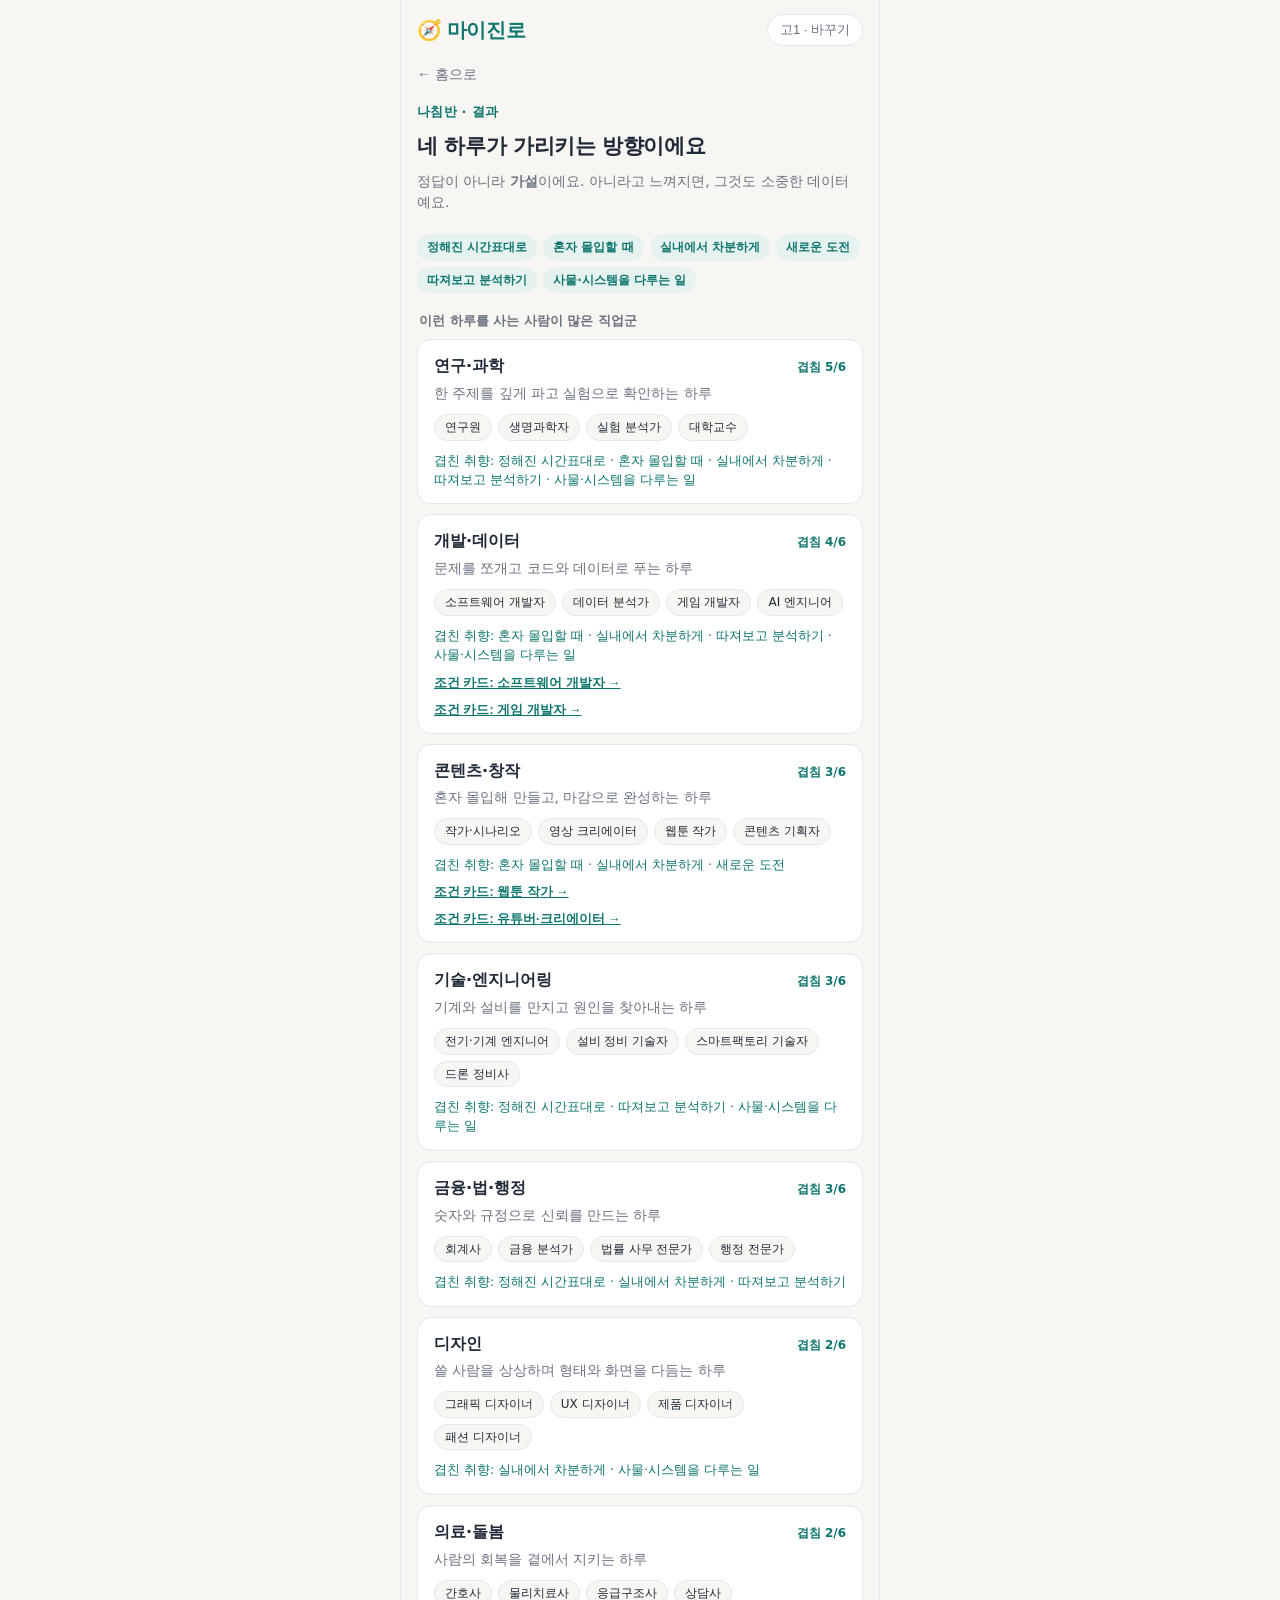
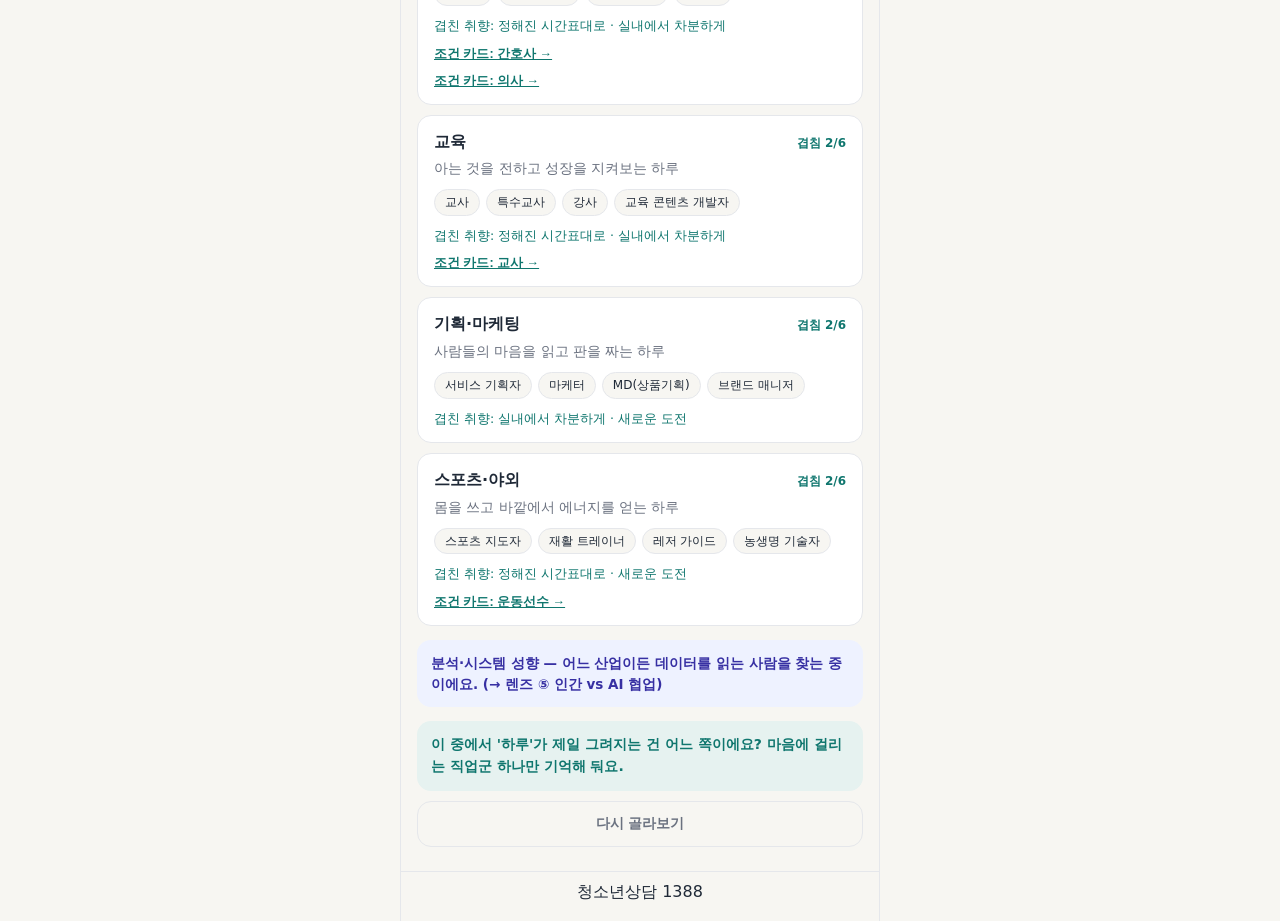
==== tools/e2e.html @ 38386cb1 "경로 지도 구현 + 미구현 L3 버튼 정비 - 경로 지도(#paths): 대학 6문·비진학 5갈래·특기 트랙·전환기(양방향) — 검증 수치 재사용 - L3 연결: 경로 지도·전환기" ====
<!DOCTYPE html>
<!-- 개발용 E2E 주행: 헤드리스 브라우저로 클릭 흐름 검증.
     ?flow=compass → 나침반 6축 완주 후 결과 화면 / ?flow=reverse → 물리학·정보 선택 후 계열 결과 -->
<html lang="ko">
<head>
  <meta charset="UTF-8" />
  <meta name="viewport" content="width=device-width, initial-scale=1.0" />
  <title>e2e</title>
  <link rel="stylesheet" href="../css/style.css" />
  <script>
    const FLOW = new URLSearchParams(location.search).get("flow") || "compass";
    localStorage.clear();
    localStorage.setItem("mapsi.grade", "고1");
    if (FLOW === "portfolio") {
      localStorage.setItem("mapsi.quests", JSON.stringify({ b1: { date: "2026-07-20", note: "배달비 절반이 어디로 가는지 알게 됨" }, c1: { date: "2026-07-21", note: "" } }));
      localStorage.setItem("mapsi.journal", JSON.stringify([{ date: "2026-07-22", text: "영상 편집할 때 두 시간이 금방 갔다" }]));
      localStorage.setItem("mapsi.lens.answers", JSON.stringify({ attention: "내 관심은 게임에 제일 많이 쓰인다" }));
    }
    if (FLOW === "signal") {
      // 누적 신호 사전 주입: 나침반(콘텐츠·창작 성향) + 역방향(국어·미술) + 저널 2건
      localStorage.setItem("mapsi.compass", JSON.stringify({ picks: { rhythm: "R", social: "L", space: "L", risk: "R", mode: "L", object: null }, date: "2026-07-20" }));
      localStorage.setItem("mapsi.reverse", JSON.stringify({ subjects: ["kor", "artv"], date: "2026-07-21" }));
      localStorage.setItem("mapsi.journal", JSON.stringify([
        { date: "2026-07-22", text: "웹툰 콘티 따라 그릴 때 두 시간이 금방 갔다" },
        { date: "2026-07-23", text: "친구 영상 편집 도와줄 때 재밌었다" },
      ]));
    }
    location.hash = { reverse: "#reverse", compass: "#compass", crisis: "#home", search: "#home", journal: "#journal", quest: "#quests", signal: "#signal", shield: "#shield", portfolio: "#portfolio", parents: "#parents" }[FLOW] || "#home";
  </script>
</head>
<body>
  <div id="app" class="app">
    <header class="topbar">
      <button id="brandBtn" class="brand" type="button">🧭 마이진로</button>
      <button id="gradeBtn" class="grade-pill" type="button"></button>
    </header>
    <main id="screen" class="screen"></main>
    <footer class="care-footer">청소년상담 1388</footer>
  </div>
  <script src="../data/content.data.js"></script>
  <script src="../data/modules.data.js"></script>
  <script src="../data/care.data.js"></script>
  <script src="../data/lens.data.js"></script>
  <script src="../data/jobs.data.js"></script>
  <script src="../data/explore.data.js"></script>
  <script src="../data/quest.data.js"></script>
  <script src="../data/shield.data.js"></script>
  <script src="../data/parents.data.js"></script>
  <script src="../data/dday.data.js"></script>
  <script src="../data/jobdex.data.js"></script>
  <script src="../data/paths.data.js"></script>
  <script src="../js/content.js"></script>
  <script src="../js/compass.js"></script>
  <script src="../js/reverse.js"></script>
  <script src="../js/care.js"></script>
  <script src="../js/lens.js"></script>
  <script src="../js/quests.js"></script>
  <script src="../js/shield.js"></script>
  <script src="../js/signal.js"></script>
  <script src="../js/portfolio.js"></script>
  <script src="../js/api.js"></script>
  <script src="../js/daily.js"></script>
  <script src="../js/app.js"></script>
  <script>
    const click = (sel) => { const el = document.querySelector(sel); if (el) el.click(); return !!el; };
    setTimeout(() => {
      if (FLOW === "compass") {
        click("#startBtn");
        // 6축: 개발·데이터 성향으로 좌/우 교차 선택 (혼자·실내·분석·사물)
        const sides = ["L", "L", "L", "R", "R", "R"];
        let i = 0;
        const timer = setInterval(() => {
          const btns = document.querySelectorAll(".opt-btn");
          if (btns.length === 2 && i < 6) { btns[sides[i] === "L" ? 0 : 1].click(); i++; }
          else clearInterval(timer);
        }, 60);
      } else if (FLOW === "reverse") {
        click('[data-sub="phys"]');
        click('[data-sub="info"]');
        setTimeout(() => click("#mapBtn"), 80);
      } else if (FLOW === "crisis" || FLOW === "search") {
        const input = document.querySelector("#searchInput");
        input.value = FLOW === "crisis" ? "사라지고 싶어요" : "특성화고 가면 어떻게 돼요";
        document.querySelector("#searchForm").dispatchEvent(new Event("submit", { cancelable: true }));
      } else if (FLOW === "journal") {
        click('[data-mood="heavy"]');
        setTimeout(() => {
          document.querySelector("#journalInput").value = "노래 만드는 영상 볼 때 시간 순삭";
          document.querySelector("#journalForm").dispatchEvent(new Event("submit", { cancelable: true }));
        }, 120);
      } else if (FLOW === "quest") {
        click('[data-doing="b1"]');
        setTimeout(() => {
          document.querySelector("#qnote-b1").value = "배달비의 반이 플랫폼 몫인 줄 몰랐다";
          document.querySelector("#qform-b1").dispatchEvent(new Event("submit", { cancelable: true }));
        }, 120);
      } else if (FLOW === "portfolio") {
        // 기록 3개 선택 → 초안 생성
        const picks = document.querySelectorAll("[data-pick]");
        if (picks[0]) picks[0].click();
        setTimeout(() => { const p = document.querySelectorAll("[data-pick]"); if (p[1]) p[1].click(); }, 100);
        setTimeout(() => { const p = document.querySelectorAll("[data-pick]"); if (p[2]) p[2].click(); }, 200);
      } else if (FLOW === "parents") {
        click('[data-worry="stability"]');
      }
    }, 150);
  </script>
</body>
</html>
---- css/style.css ----
/* 맵시 — 모바일 우선. 원칙: 랭킹·무한피드 없음, 짧은 세션, 차분한 톤 */
:root {
  --ink: #1f2937;
  --ink-soft: #6b7280;
  --bg: #f7f6f2;
  --card: #ffffff;
  --brand: #0f766e;
  --brand-soft: #e6f2f0;
  --accent: #b45309;
  --line: #e5e7eb;
  --chip1: #1d4ed8; /* ① 국가통계 */
  --chip2: #0f766e; /* ② 공공기관 */
  --chip3: #7c3aed; /* ③ 연구·이론 */
  --chip4: #b45309; /* ④ 현장·개인 */
  --radius: 14px;
}
* { box-sizing: border-box; margin: 0; padding: 0; }
[hidden] { display: none !important; }
html { -webkit-text-size-adjust: 100%; }
body {
  font-family: "Pretendard", "Apple SD Gothic Neo", "Malgun Gothic", system-ui, sans-serif;
  background: var(--bg);
  color: var(--ink);
  line-height: 1.55;
}
.app { max-width: 480px; margin: 0 auto; min-height: 100dvh; display: flex; flex-direction: column; }

.topbar {
  display: flex; align-items: center; justify-content: space-between;
  padding: 14px 16px 10px;
}
.brand {
  border: 0; background: none; font-size: 20px; font-weight: 800; color: var(--brand);
  display: flex; align-items: center; gap: 6px; cursor: pointer; letter-spacing: -0.02em;
}
.brand-mark { font-size: 18px; }
.grade-pill {
  border: 1px solid var(--line); background: var(--card); color: var(--ink-soft);
  border-radius: 999px; padding: 6px 12px; font-size: 13px; cursor: pointer;
}
.grade-pill:empty { display: none; }

.screen { flex: 1; padding: 4px 16px 24px; }

/* 시기 내비게이션 한 줄 */
.period-nav {
  background: var(--brand-soft); color: var(--brand);
  border-radius: var(--radius); padding: 12px 14px; font-size: 14px; font-weight: 600;
  margin-bottom: 16px;
}

.section-label { font-size: 13px; color: var(--ink-soft); margin: 18px 2px 8px; font-weight: 600; }

/* 질문 카드 */
.qcard {
  display: block; width: 100%; text-align: left; cursor: pointer;
  background: var(--card); border: 1px solid var(--line); border-radius: var(--radius);
  padding: 14px 16px; margin-bottom: 10px; font-size: 15.5px; font-weight: 600; color: var(--ink);
  transition: transform 0.06s ease;
}
.qcard:active { transform: scale(0.985); }
.qcard .qmeta { display: block; margin-top: 6px; font-size: 12px; font-weight: 500; color: var(--ink-soft); }

.browse-link {
  display: block; text-align: center; margin-top: 14px; padding: 12px;
  color: var(--brand); font-weight: 700; font-size: 14px; background: none; border: 0; cursor: pointer; width: 100%;
}

/* 온보딩 */
.onboard { padding-top: 8vh; text-align: center; }
.onboard h1 { font-size: 22px; letter-spacing: -0.02em; margin-bottom: 8px; }
.onboard p { color: var(--ink-soft); font-size: 14px; margin-bottom: 26px; }
.grade-grid { display: grid; grid-template-columns: repeat(3, 1fr); gap: 10px; }
.grade-grid .wide { grid-column: 1 / -1; }
.grade-choice {
  padding: 14px 8px; border-radius: var(--radius); border: 1px solid var(--line);
  background: var(--card); font-size: 15px; font-weight: 700; color: var(--ink); cursor: pointer;
}
.grade-choice:active { background: var(--brand-soft); }
.privacy-note { margin-top: 22px; font-size: 12px; color: var(--ink-soft); }

/* 답변 화면 */
.answer-back { background: none; border: 0; color: var(--ink-soft); font-size: 14px; cursor: pointer; padding: 6px 0 14px; }
.answer-q { font-size: 17px; font-weight: 700; color: var(--ink-soft); margin-bottom: 14px; }
.answer-l1 {
  background: var(--card); border: 1px solid var(--line); border-radius: var(--radius); padding: 18px 16px;
}
.answer-l1 .headline { font-size: 19px; font-weight: 800; letter-spacing: -0.02em; margin-bottom: 10px; }
.answer-l1 .body { font-size: 15px; }
.chips { margin-top: 12px; display: flex; flex-wrap: wrap; gap: 6px; }
.chip {
  font-size: 11.5px; font-weight: 700; border-radius: 999px; padding: 3px 10px; color: #fff;
}
.chip.g1 { background: var(--chip1); }
.chip.g2 { background: var(--chip2); }
.chip.g3 { background: var(--chip3); }
.chip.g4 { background: var(--chip4); }
.chip.g0 { background: var(--ink-soft); }

.answer-l2 {
  margin-top: 14px; background: #fffbeb; border: 1px solid #fde68a; border-radius: var(--radius); padding: 16px;
}
.answer-l2 .l2-title { font-size: 13px; font-weight: 800; color: var(--accent); margin-bottom: 8px; }
.answer-l2 .body { font-size: 15px; }

.answer-l3 { margin-top: 18px; }
.l3-btn {
  width: 100%; padding: 15px; border: 0; border-radius: var(--radius); cursor: pointer;
  background: var(--brand); color: #fff; font-size: 15.5px; font-weight: 700;
}
.l3-note {
  margin-top: 10px; padding: 12px 14px; border-radius: var(--radius);
  background: var(--brand-soft); color: var(--brand); font-size: 13.5px; display: none;
}
.l3-note.show { display: block; }

/* 전체 열람 */
.group-block { margin-bottom: 8px; }
.group-title {
  width: 100%; text-align: left; background: none; border: 0; cursor: pointer;
  font-size: 15px; font-weight: 800; padding: 12px 2px; color: var(--ink);
  display: flex; justify-content: space-between; align-items: center;
}
.group-title .count { font-size: 12px; color: var(--ink-soft); font-weight: 600; }
.group-body { display: none; }
.group-body.open { display: block; }

/* 도구 공통 (나침반·역방향) */
.tool-intro { padding-top: 6vh; text-align: center; }
.tool-kicker { font-size: 13px; font-weight: 800; color: var(--brand); margin: 4px 0 8px; letter-spacing: 0.02em; }
.tool-intro h1, .result-title { font-size: 21px; letter-spacing: -0.02em; margin-bottom: 8px; }
.tool-intro p, .result-sub { color: var(--ink-soft); font-size: 14px; margin-bottom: 20px; }
.ghost-btn {
  width: 100%; margin-top: 10px; padding: 13px; border-radius: var(--radius); cursor: pointer;
  background: none; border: 1px solid var(--line); color: var(--ink-soft); font-size: 14px; font-weight: 600;
}

/* 나침반 축 화면 */
.progress-dots { display: flex; gap: 6px; justify-content: center; padding: 10px 0 18px; }
.dot { width: 8px; height: 8px; border-radius: 50%; background: var(--line); }
.dot.done { background: var(--brand); opacity: 0.45; }
.dot.now { background: var(--brand); }
.axis-card { padding-top: 4vh; text-align: center; }
.axis-q { font-size: 19px; font-weight: 800; letter-spacing: -0.02em; margin-bottom: 24px; }
.opt-btn {
  display: block; width: 100%; padding: 20px 16px; margin-bottom: 4px; cursor: pointer;
  background: var(--card); border: 1px solid var(--line); border-radius: var(--radius);
  font-size: 16.5px; font-weight: 700; color: var(--ink);
}
.opt-btn:active { background: var(--brand-soft); border-color: var(--brand); }
.axis-vs { font-size: 12px; color: var(--ink-soft); margin: 6px 0; }
.skip-btn { background: none; border: 0; color: var(--ink-soft); font-size: 13px; margin-top: 18px; cursor: pointer; text-decoration: underline; }

/* 결과 카드 */
.pick-summary { display: flex; flex-wrap: wrap; gap: 6px; margin-bottom: 6px; }
.pick-tag { font-size: 12px; font-weight: 700; color: var(--brand); background: var(--brand-soft); border-radius: 999px; padding: 4px 10px; }
.cluster-card {
  background: var(--card); border: 1px solid var(--line); border-radius: var(--radius);
  padding: 14px 16px; margin-bottom: 10px;
}
.cluster-head { display: flex; justify-content: space-between; align-items: baseline; }
.cluster-name { font-size: 16px; font-weight: 800; }
.cluster-match { font-size: 12px; font-weight: 700; color: var(--brand); }
.cluster-day { font-size: 13.5px; color: var(--ink-soft); margin-top: 4px; }
.cluster-jobs { display: flex; flex-wrap: wrap; gap: 6px; margin-top: 10px; }
.job-tag { font-size: 12px; background: var(--bg); border: 1px solid var(--line); border-radius: 999px; padding: 3px 10px; color: var(--ink); }
.cluster-why { font-size: 12.5px; color: var(--brand); margin-top: 10px; }
.lens-line {
  margin-top: 14px; padding: 13px 14px; border-radius: var(--radius);
  background: #eef2ff; color: #3730a3; font-size: 13.5px; font-weight: 600;
}
.open-question {
  margin-top: 14px; padding: 13px 14px; border-radius: var(--radius);
  background: var(--brand-soft); color: var(--brand); font-size: 14px; font-weight: 600;
}

/* 역방향 과목 선택 */
.subject-grid { display: flex; flex-wrap: wrap; gap: 8px; margin: 6px 0 18px; }
.subject-chip {
  padding: 9px 14px; border-radius: 999px; border: 1px solid var(--line); background: var(--card);
  font-size: 14px; font-weight: 600; color: var(--ink); cursor: pointer;
}
.subject-chip.on { background: var(--brand); border-color: var(--brand); color: #fff; }
.stem-note { margin-top: 10px; font-size: 12.5px; color: var(--accent); background: #fffbeb; border-radius: 10px; padding: 9px 11px; }
.inline-link { background: none; border: 0; color: var(--accent); font-weight: 700; text-decoration: underline; cursor: pointer; font-size: 12.5px; padding: 0; }

.care-footer {
  padding: 8px 10px 16px; text-align: center; border-top: 1px solid var(--line);
}
.care-footer-btn {
  background: none; border: 0; cursor: pointer; width: 100%;
  font-size: 12.5px; color: var(--ink-soft); line-height: 1.5; padding: 8px;
}
.care-footer strong { color: var(--accent); }

/* D-day 내비게이션 */
.dday-line { display: flex; align-items: center; gap: 8px; font-size: 14px; font-weight: 700; }
.dday-badge {
  background: var(--brand); color: #fff; border-radius: 8px; padding: 3px 9px;
  font-size: 13px; font-weight: 800; flex-shrink: 0;
}
.dday-note { font-size: 12px; font-weight: 500; color: var(--ink-soft); margin-top: 6px; }
.dday-task {
  display: block; width: 100%; text-align: left; cursor: pointer; margin-top: 10px;
  background: var(--card); border: 1px dashed var(--brand); border-radius: 10px;
  padding: 10px 12px; font-size: 13.5px; font-weight: 700; color: var(--brand);
}

/* 경로 지도 */
.paths-note { font-size: 13px; color: var(--ink-soft); margin: -2px 2px 10px; }

/* 직업 도감 */
.dex-today { border-color: var(--brand); }
.dex-met { cursor: default; }
.dex-unmet { cursor: default; color: var(--line); border-style: dashed; background: none; }

/* 렌즈: 홈 티저 */
.lens-teaser {
  display: block; width: 100%; text-align: left; cursor: pointer; margin-bottom: 14px;
  background: linear-gradient(135deg, #eef2ff, #e6f2f0); border: 1px solid #c7d2fe;
  border-radius: var(--radius); padding: 13px 16px;
}
.lens-teaser-kicker { display: block; font-size: 11.5px; font-weight: 800; color: #4338ca; margin-bottom: 3px; }
.lens-teaser-title { display: block; font-size: 15.5px; font-weight: 700; color: var(--ink); }

/* 렌즈: 카드 상세 (5단 구조) */
.lens-today { border-color: #818cf8; }
.lens-hook { font-size: 16px; font-weight: 700; margin: 4px 0 14px; }
.lens-structure {
  background: var(--card); border: 1px solid var(--line); border-radius: var(--radius); padding: 14px 16px;
}
.flow-row { display: flex; flex-wrap: wrap; align-items: center; gap: 6px; margin-bottom: 8px; }
.flow-name { font-size: 11.5px; font-weight: 800; color: var(--ink-soft); flex-basis: 100%; }
.flow-steps { display: flex; flex-wrap: wrap; align-items: center; gap: 5px; }
.flow-step {
  font-size: 12.5px; font-weight: 700; background: var(--brand-soft); color: var(--brand);
  border-radius: 8px; padding: 5px 9px;
}
.flow-sep { color: var(--ink-soft); font-size: 12px; }
.lens-structure-text { font-size: 14.5px; margin-top: 8px; }
.lens-counter {
  margin-top: 12px; background: #fffbeb; border: 1px solid #fde68a; border-radius: var(--radius);
  padding: 13px 15px; font-size: 14px;
}
.lens-career { margin-top: 12px; padding: 13px 15px; background: var(--card); border: 1px solid var(--line); border-radius: var(--radius); font-size: 14px; }
.lens-career-label { display: block; font-size: 12px; font-weight: 800; color: var(--brand); margin-bottom: 4px; }
.lens-answer-form { display: flex; gap: 8px; margin-top: 12px; }
.structure-line { font-size: 13.5px; color: var(--ink-soft); margin-top: 6px; }
.lens-ref { color: #4338ca; font-weight: 700; font-size: 12.5px; white-space: nowrap; }

/* 조건 카드 (모듈 B) */
.job-path { font-size: 14px; margin-top: 6px; }
.job-path.soft { color: var(--ink-soft); font-size: 13.5px; }
.job-alt-label { font-size: 12px; font-weight: 800; color: var(--brand); margin-top: 12px; }
.job-inline { display: block; margin-top: 10px; color: var(--brand); }

/* 퀘스트 */
.quest-done { border-color: var(--brand); background: #f4faf9; }
.quest-form { margin-top: 10px; }

/* 저널·체크인 */
.mood-row { display: flex; gap: 6px; margin: 8px 0 4px; }
.mood-btn {
  flex: 1; display: flex; flex-direction: column; align-items: center; gap: 4px; cursor: pointer;
  background: var(--card); border: 1px solid var(--line); border-radius: var(--radius); padding: 10px 2px;
}
.mood-btn.on { border-color: var(--brand); background: var(--brand-soft); }
.mood-e { font-size: 22px; }
.mood-label { font-size: 11px; color: var(--ink-soft); font-weight: 600; }
.care-block {
  margin-top: 14px; padding: 15px 16px; border-radius: var(--radius);
  background: var(--brand-soft); color: var(--ink); font-size: 14px; line-height: 1.7;
}
.care-block-actions { display: flex; gap: 8px; margin-top: 12px; }
.care-block-actions .ghost-btn { margin-top: 0; background: var(--card); }
.journal-entry {
  display: flex; align-items: baseline; gap: 10px; padding: 11px 4px;
  border-bottom: 1px solid var(--line); font-size: 14px;
}
.journal-date { flex-shrink: 0; font-size: 11.5px; color: var(--ink-soft); }
.journal-text { flex: 1; }
.journal-del { background: none; border: 0; color: var(--ink-soft); font-size: 16px; cursor: pointer; padding: 0 4px; }
.explore-open { display: inline-block; margin-top: 10px; }

/* 첫 일자리 방패 */
.calc-row { display: flex; gap: 10px; margin-top: 12px; }
.calc-label { flex: 1; font-size: 12px; font-weight: 700; color: var(--ink-soft); }
.calc-input { width: 100%; margin-top: 4px; }
.calc-result { margin-top: 12px; padding: 12px 14px; background: var(--brand-soft); border-radius: var(--radius); }
.check-item {
  display: flex; align-items: flex-start; gap: 9px; padding: 9px 0;
  border-top: 1px solid var(--line); font-size: 14px; cursor: pointer;
}
.check-item input { margin-top: 3px; accent-color: var(--brand); width: 16px; height: 16px; flex-shrink: 0; }

/* 검색 */
.search-form { display: flex; gap: 8px; margin-bottom: 14px; }
.search-input {
  flex: 1; padding: 12px 14px; border-radius: var(--radius); border: 1px solid var(--line);
  background: var(--card); font-size: 15px; color: var(--ink); font-family: inherit;
}
.search-input:focus { outline: 2px solid var(--brand); border-color: var(--brand); }
.search-btn {
  padding: 0 18px; border-radius: var(--radius); border: 0; cursor: pointer;
  background: var(--brand); color: #fff; font-size: 14px; font-weight: 700;
}

/* 위기 안내 — 차분하고 크게, 판단 문구 없음 */
.care-now { padding-top: 5vh; text-align: center; }
.care-title { font-size: 21px; letter-spacing: -0.02em; margin-bottom: 20px; }
.care-primary {
  background: var(--card); border: 1.5px solid var(--brand); border-radius: var(--radius);
  padding: 20px 16px; text-align: center;
}
.care-name { font-size: 19px; font-weight: 800; }
.care-hours { font-size: 13px; color: var(--ink-soft); margin-top: 4px; }
.care-desc { font-size: 14.5px; margin: 12px 0 16px; }
.care-call {
  display: block; padding: 16px; border-radius: var(--radius); background: var(--brand);
  color: #fff; font-size: 17px; font-weight: 800; text-decoration: none; margin-bottom: 8px;
}
.care-sms, .care-chat {
  display: block; padding: 13px; border-radius: var(--radius); background: var(--brand-soft);
  color: var(--brand); font-size: 14.5px; font-weight: 700; text-decoration: none; margin-bottom: 8px;
}
.care-note { font-size: 13px; color: var(--ink-soft); margin: 16px 0 6px; }

/* 도움 창구 (안심 DB) */
.help-lines { margin-top: 10px; }
.help-line {
  display: flex; align-items: center; justify-content: space-between; gap: 10px;
  padding: 10px 0; border-top: 1px solid var(--line);
}
.help-info { display: flex; flex-direction: column; }
.help-name { font-size: 14.5px; font-weight: 700; }
.help-note { font-size: 12px; color: var(--ink-soft); margin-top: 2px; }
.help-call, .help-link {
  flex-shrink: 0; padding: 9px 14px; border-radius: 999px; background: var(--brand);
  color: #fff; font-size: 14px; font-weight: 800; text-decoration: none;
}
.help-link { background: var(--brand-soft); color: var(--brand); }

@media (min-width: 480px) {
  .app { border-left: 1px solid var(--line); border-right: 1px solid var(--line); }
}
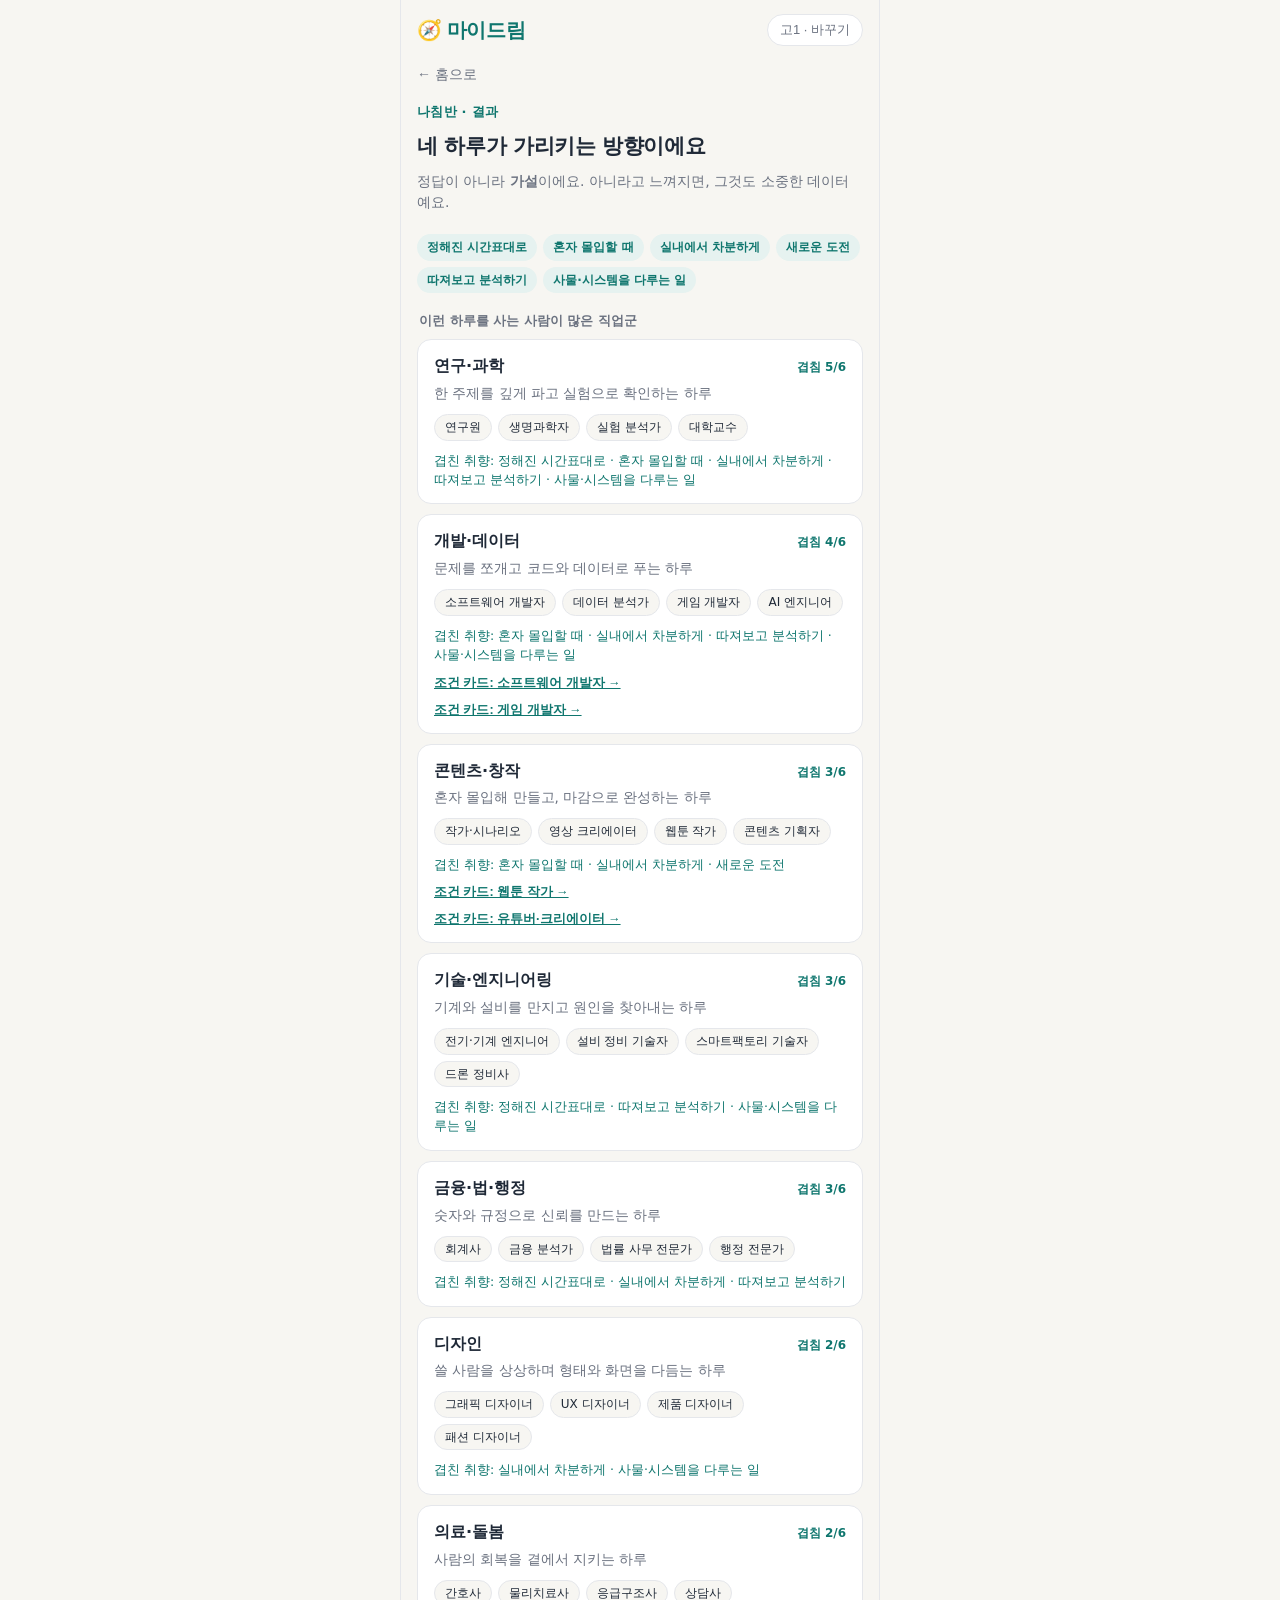
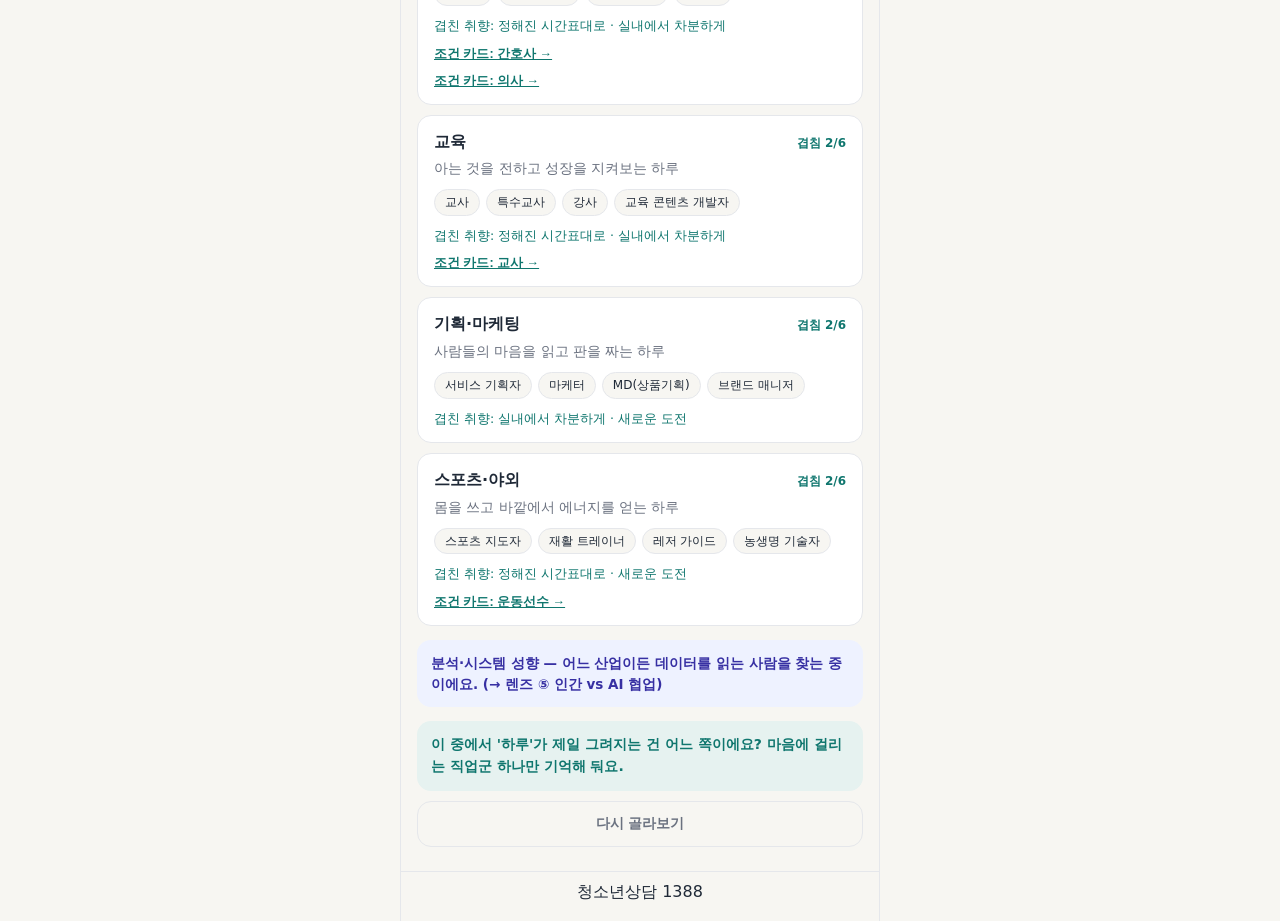
==== commit 7ccb63d5: "v1.2: 브랜드 마이드림 변경 + 가이드 카드 14종 신설 (L3 목적지 전수 커버) - 브랜드: 마이진로 → 마이드림 (사용자 노출 문자열 전부 — 제목·헤더·위기 안내·퀘스트" ====
--- a/tools/e2e.html
+++ b/tools/e2e.html
@@ -25,13 +25,13 @@
         { date: "2026-07-23", text: "친구 영상 편집 도와줄 때 재밌었다" },
       ]));
     }
-    location.hash = { reverse: "#reverse", compass: "#compass", crisis: "#home", search: "#home", journal: "#journal", quest: "#quests", signal: "#signal", shield: "#shield", portfolio: "#portfolio", parents: "#parents" }[FLOW] || "#home";
+    location.hash = { reverse: "#reverse", compass: "#compass", crisis: "#home", search: "#home", journal: "#journal", quest: "#quests", signal: "#signal", shield: "#shield", portfolio: "#portfolio", parents: "#parents", guide: "#q/E7" }[FLOW] || "#home";
   </script>
 </head>
 <body>
   <div id="app" class="app">
     <header class="topbar">
-      <button id="brandBtn" class="brand" type="button">🧭 마이진로</button>
+      <button id="brandBtn" class="brand" type="button">🧭 마이드림</button>
       <button id="gradeBtn" class="grade-pill" type="button"></button>
     </header>
     <main id="screen" class="screen"></main>
@@ -49,6 +49,7 @@
   <script src="../data/dday.data.js"></script>
   <script src="../data/jobdex.data.js"></script>
   <script src="../data/paths.data.js"></script>
+  <script src="../data/guides.data.js"></script>
   <script src="../js/content.js"></script>
   <script src="../js/compass.js"></script>
   <script src="../js/reverse.js"></script>
@@ -102,6 +103,8 @@
         setTimeout(() => { const p = document.querySelectorAll("[data-pick]"); if (p[2]) p[2].click(); }, 200);
       } else if (FLOW === "parents") {
         click('[data-worry="stability"]');
+      } else if (FLOW === "guide") {
+        click("#l3Btn"); // 답변(E7)의 L3 버튼 → 가이드 카드로 전환되는지
       }
     }, 150);
   </script>
--- a/css/style.css
+++ b/css/style.css
@@ -282,6 +282,12 @@
 .journal-del { background: none; border: 0; color: var(--ink-soft); font-size: 16px; cursor: pointer; padding: 0 4px; }
 .explore-open { display: inline-block; margin-top: 10px; }
 
+/* 가이드 카드의 외부 링크 버튼 — ghost-btn과 같은 자리, 링크임을 색으로 구분 */
+.guide-link {
+  display: block; text-align: center; margin-top: 10px; padding: 13px; border-radius: var(--radius);
+  background: var(--brand-soft); color: var(--brand); font-size: 14px; font-weight: 700; text-decoration: none;
+}
+
 /* 첫 일자리 방패 */
 .calc-row { display: flex; gap: 10px; margin-top: 12px; }
 .calc-label { flex: 1; font-size: 12px; font-weight: 700; color: var(--ink-soft); }
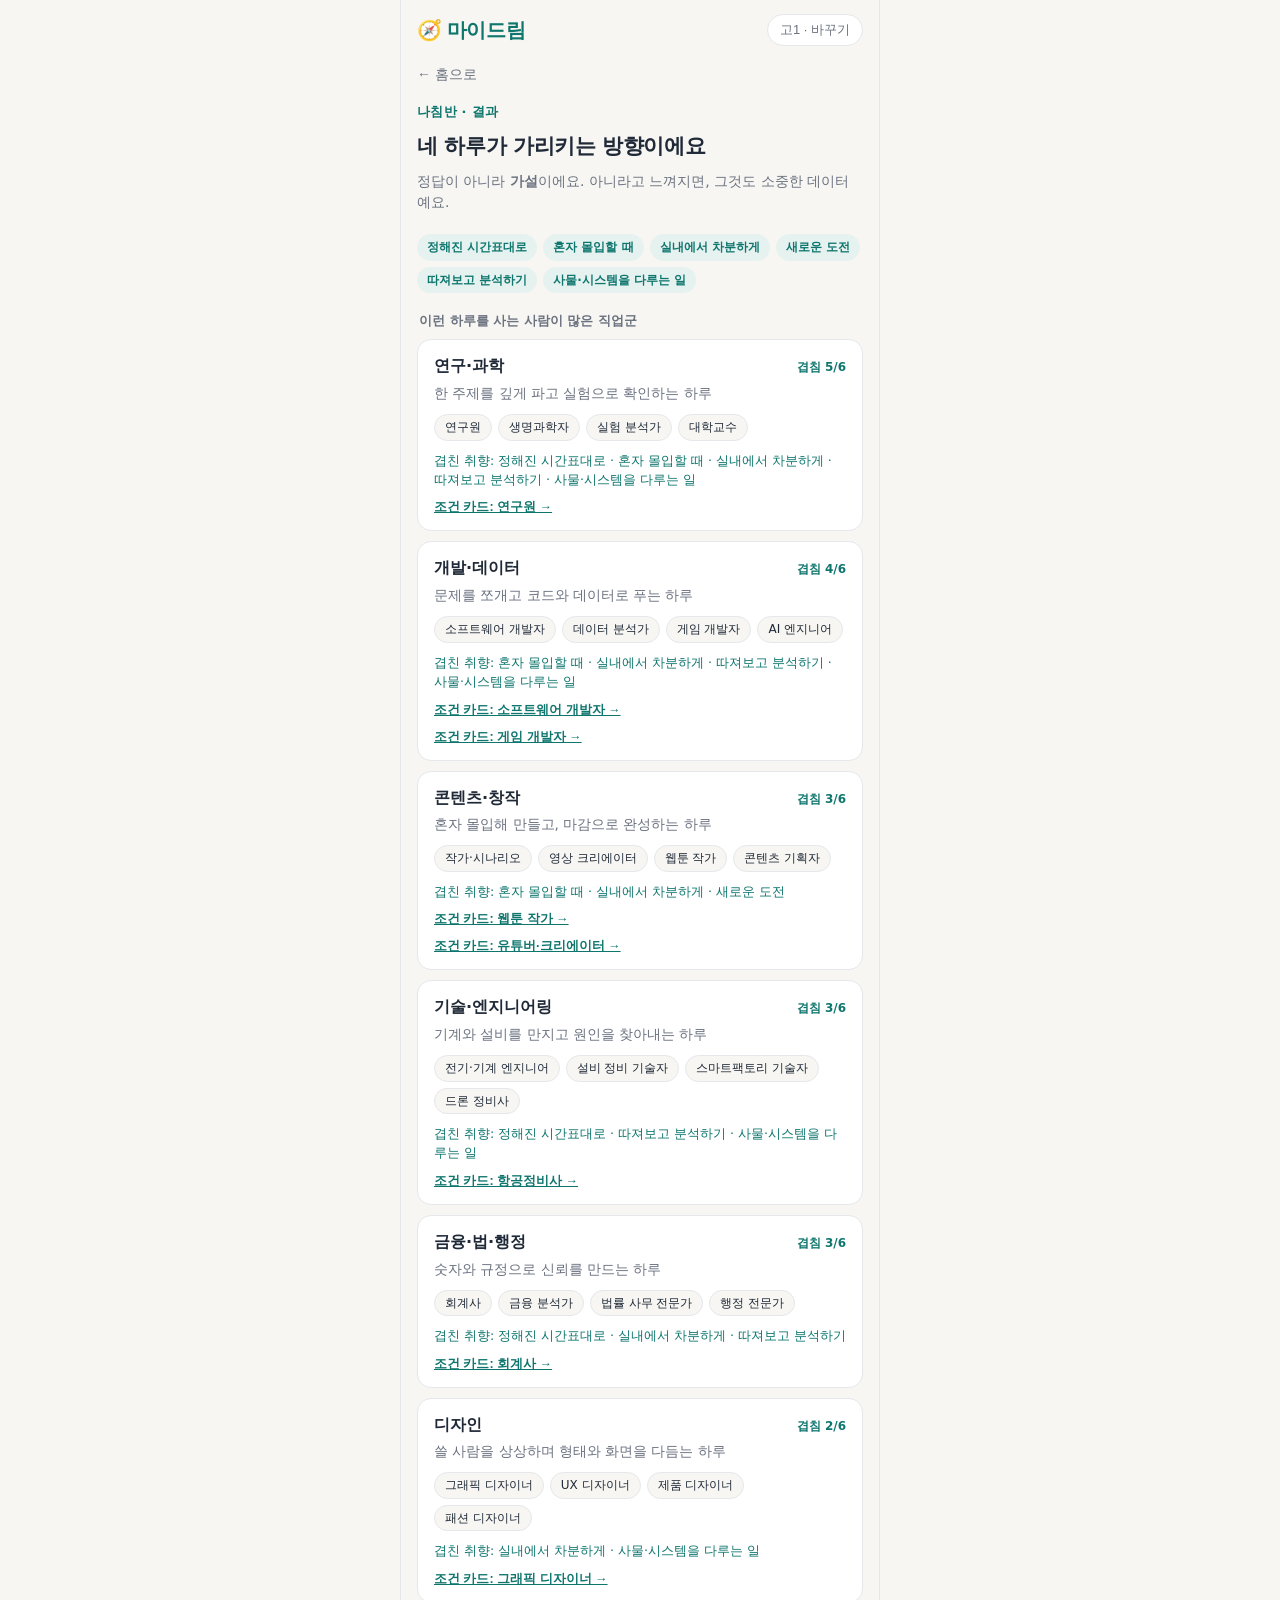
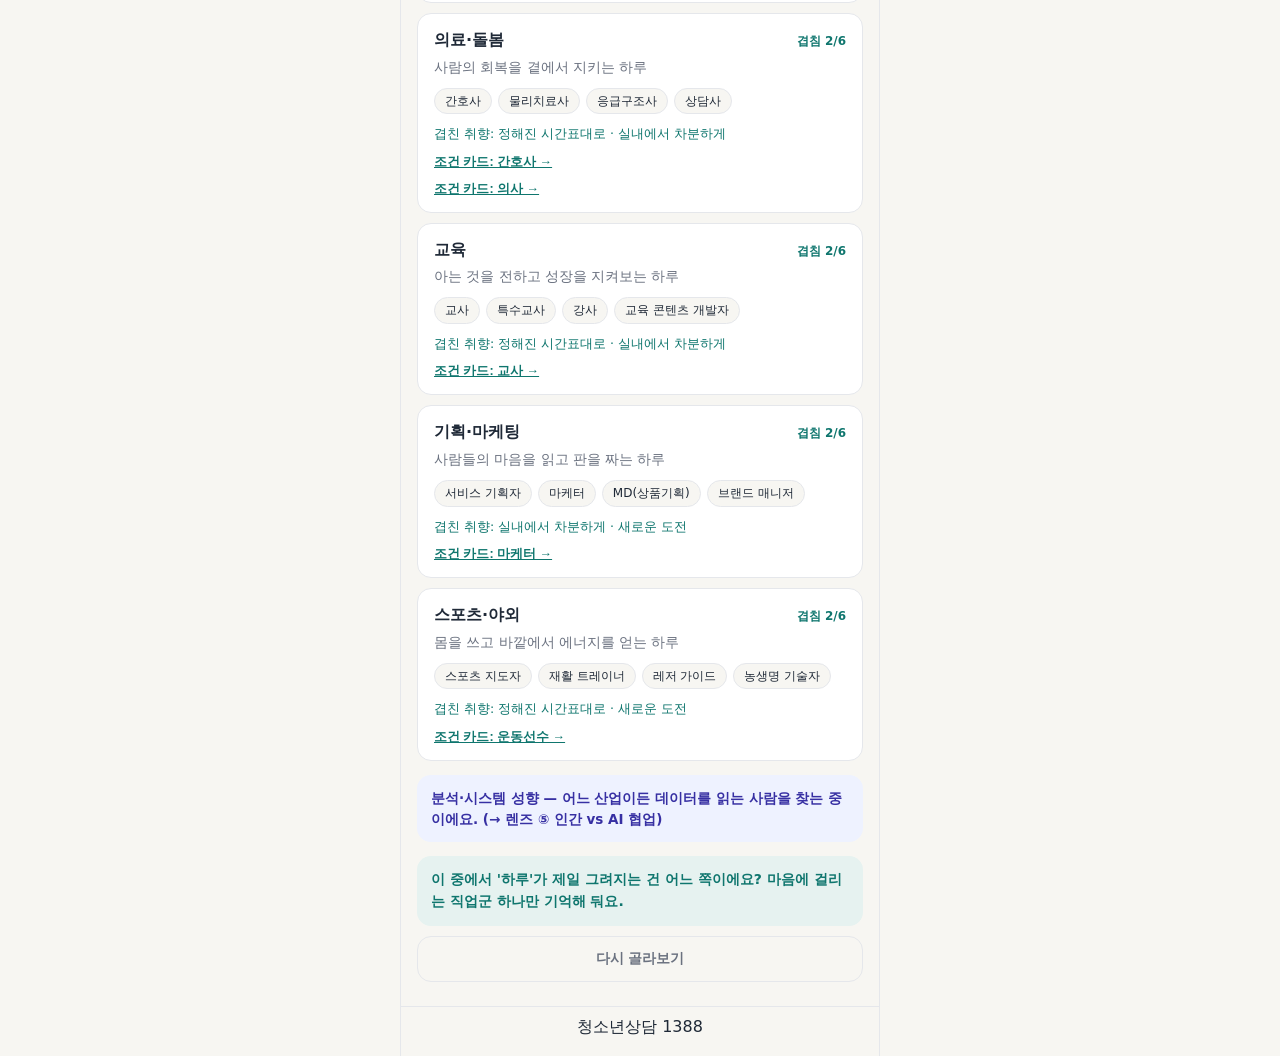
==== commit dfd95384: "v1.4: 고교 지도·학과 지도·실기 가이드 신설 (중학생 고입 + 고교생 학과 리서치) - 고교 지도(#hischool): 학교 유형 9종(영재·과학·마이스터·특성화·예체고·일반" ====
--- a/tools/e2e.html
+++ b/tools/e2e.html
@@ -50,6 +50,9 @@
   <script src="../data/jobdex.data.js"></script>
   <script src="../data/paths.data.js"></script>
   <script src="../data/guides.data.js"></script>
+  <script src="../data/hischool.data.js"></script>
+  <script src="../data/majors.data.js"></script>
+  <script src="../data/artprep.data.js"></script>
   <script src="../js/content.js"></script>
   <script src="../js/compass.js"></script>
   <script src="../js/reverse.js"></script>
